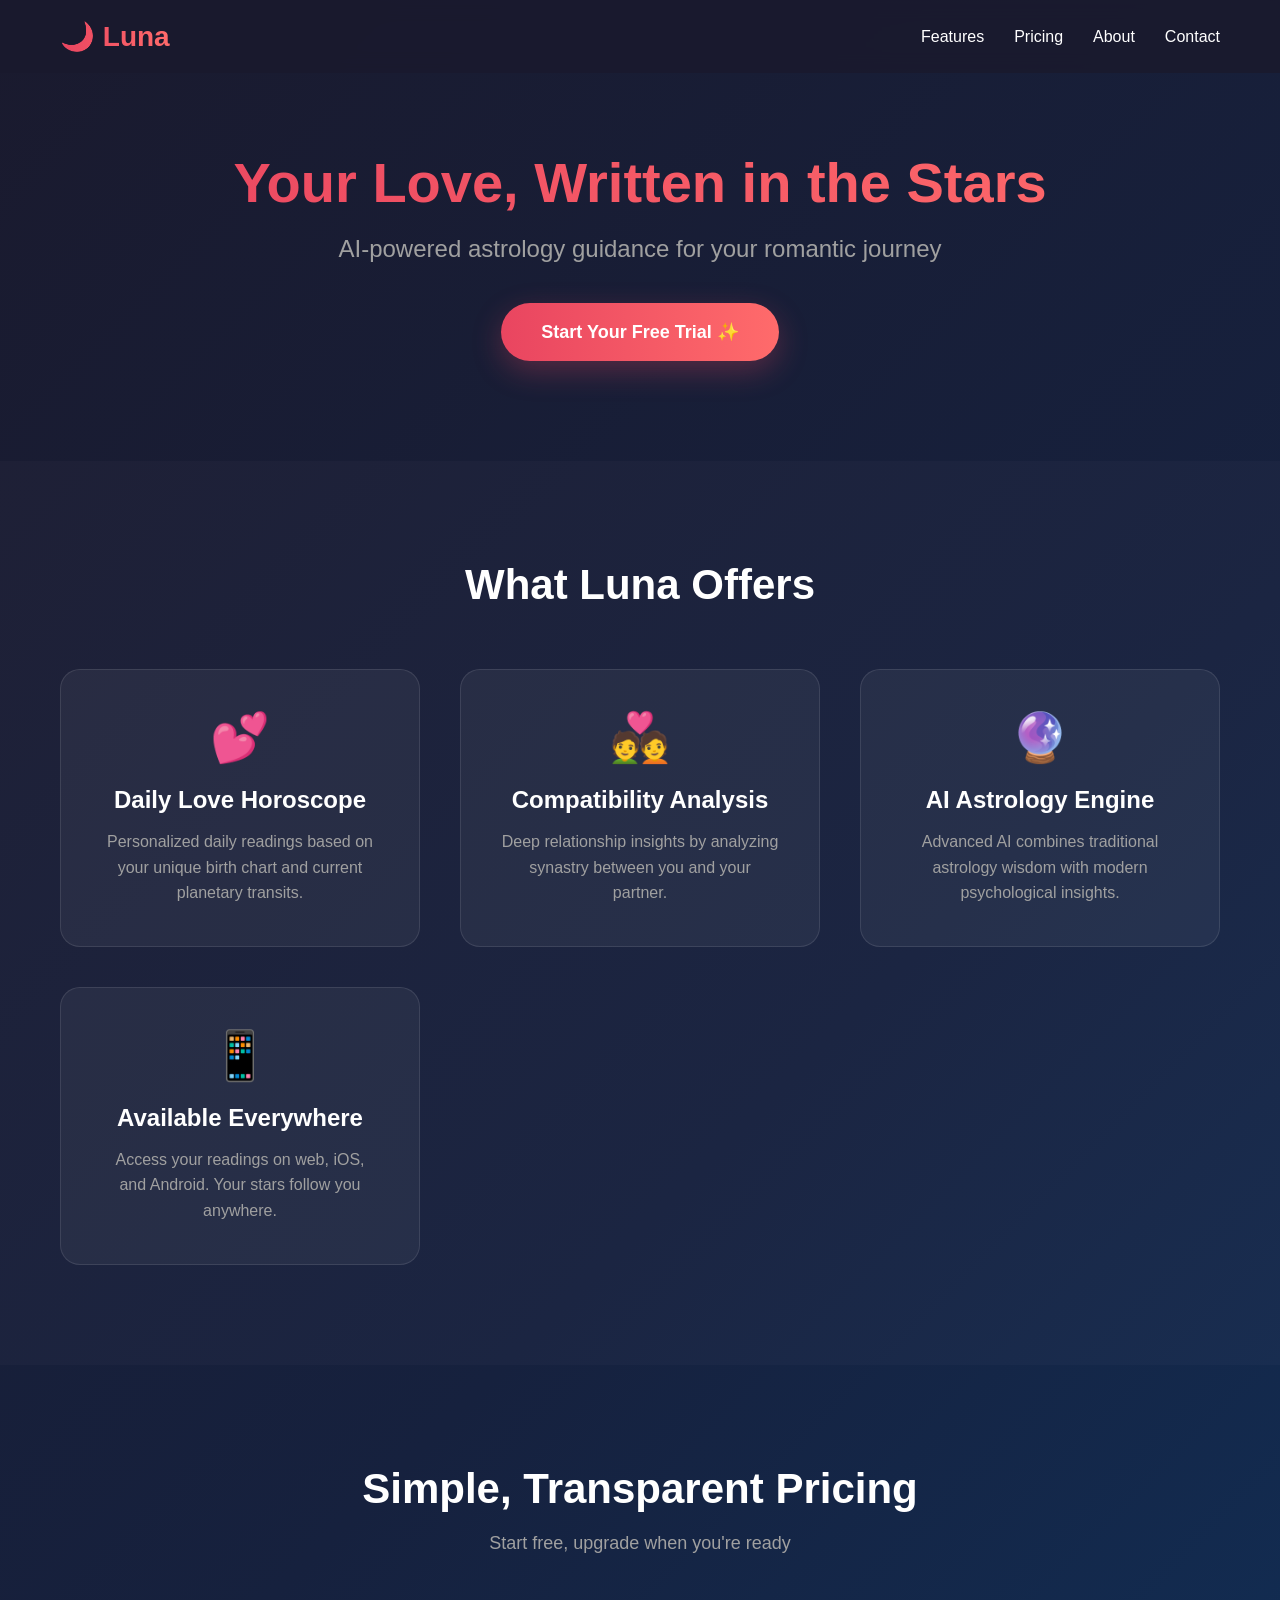
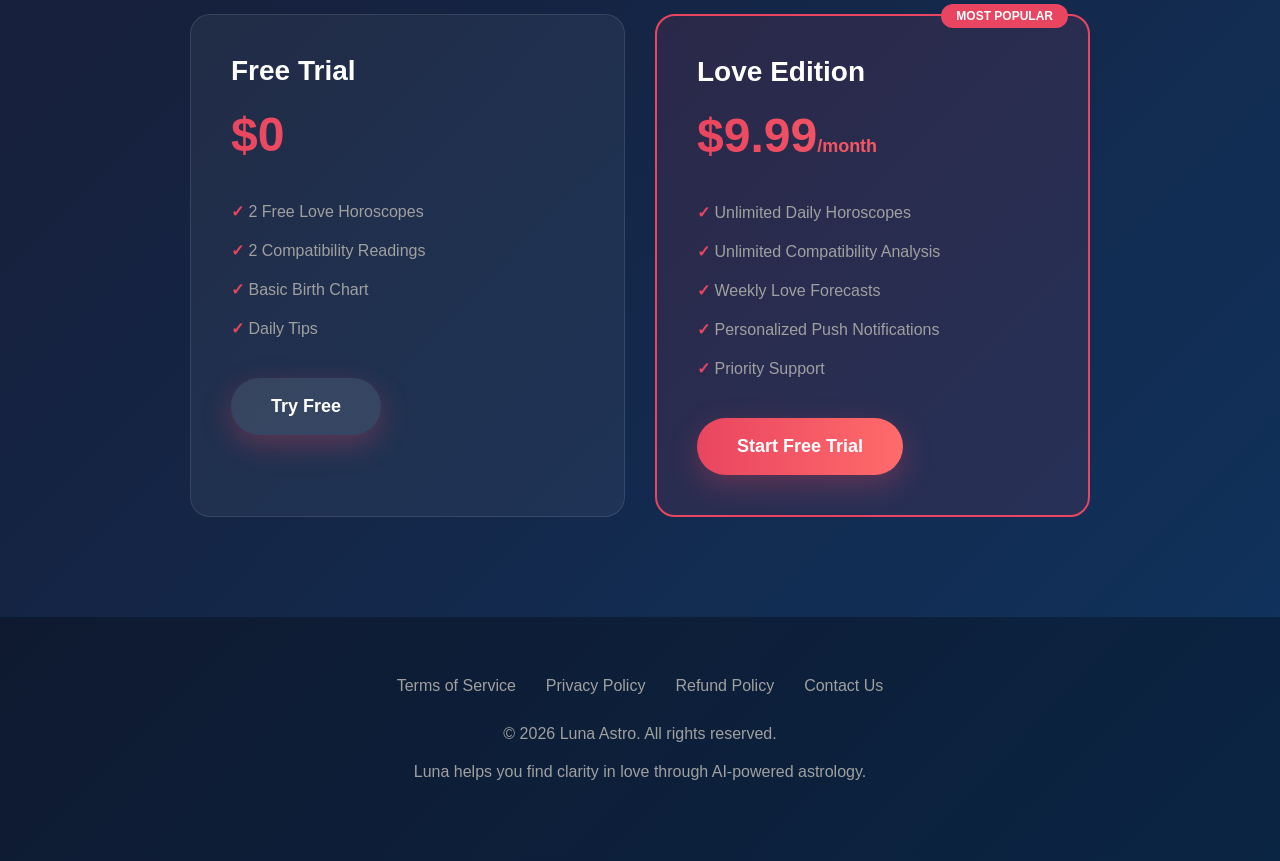
==== index.html @ 0b9a4ac8 "Complete website with app MVP" ====
<!DOCTYPE html>
<html lang="en">
<head>
    <meta charset="UTF-8">
    <meta name="viewport" content="width=device-width, initial-scale=1.0">
    <title>Luna - Your Love, Written in the Stars</title>
    <style>
        * {
            margin: 0;
            padding: 0;
            box-sizing: border-box;
        }
        
        body {
            font-family: -apple-system, BlinkMacSystemFont, 'Segoe UI', Roboto, Oxygen, Ubuntu, sans-serif;
            background: linear-gradient(135deg, #1a1a2e 0%, #16213e 50%, #0f3460 100%);
            color: #ffffff;
            min-height: 100vh;
        }
        
        .container {
            max-width: 1200px;
            margin: 0 auto;
            padding: 0 20px;
        }
        
        /* Header */
        header {
            padding: 20px 0;
            position: fixed;
            width: 100%;
            top: 0;
            background: rgba(26, 26, 46, 0.9);
            backdrop-filter: blur(10px);
            z-index: 1000;
        }
        
        nav {
            display: flex;
            justify-content: space-between;
            align-items: center;
        }
        
        .logo {
            font-size: 28px;
            font-weight: bold;
            background: linear-gradient(90deg, #e94560, #ff6b6b);
            -webkit-background-clip: text;
            -webkit-text-fill-color: transparent;
        }
        
        .nav-links {
            display: flex;
            gap: 30px;
            list-style: none;
        }
        
        .nav-links a {
            color: #ffffff;
            text-decoration: none;
            transition: color 0.3s;
        }
        
        .nav-links a:hover {
            color: #e94560;
        }
        
        /* Hero Section */
        .hero {
            padding: 150px 0 100px;
            text-align: center;
        }
        
        .hero h1 {
            font-size: 56px;
            margin-bottom: 20px;
            background: linear-gradient(90deg, #e94560, #ff6b6b, #e94560);
            background-size: 200% auto;
            -webkit-background-clip: text;
            -webkit-text-fill-color: transparent;
            animation: gradient 3s ease infinite;
        }
        
        @keyframes gradient {
            0%, 100% { background-position: 0% center; }
            50% { background-position: 100% center; }
        }
        
        .hero .tagline {
            font-size: 24px;
            color: #a0a0a0;
            margin-bottom: 40px;
        }
        
        .cta-button {
            display: inline-block;
            padding: 18px 40px;
            background: linear-gradient(90deg, #e94560, #ff6b6b);
            color: white;
            text-decoration: none;
            border-radius: 50px;
            font-size: 18px;
            font-weight: bold;
            transition: transform 0.3s, box-shadow 0.3s;
            box-shadow: 0 10px 30px rgba(233, 69, 96, 0.3);
        }
        
        .cta-button:hover {
            transform: translateY(-3px);
            box-shadow: 0 15px 40px rgba(233, 69, 96, 0.4);
        }
        
        /* Features */
        .features {
            padding: 100px 0;
            background: rgba(255, 255, 255, 0.02);
        }
        
        .features h2 {
            text-align: center;
            font-size: 42px;
            margin-bottom: 60px;
        }
        
        .features-grid {
            display: grid;
            grid-template-columns: repeat(auto-fit, minmax(300px, 1fr));
            gap: 40px;
        }
        
        .feature-card {
            background: rgba(255, 255, 255, 0.05);
            padding: 40px;
            border-radius: 20px;
            text-align: center;
            border: 1px solid rgba(255, 255, 255, 0.1);
        }
        
        .feature-icon {
            font-size: 48px;
            margin-bottom: 20px;
        }
        
        .feature-card h3 {
            font-size: 24px;
            margin-bottom: 15px;
        }
        
        .feature-card p {
            color: #a0a0a0;
            line-height: 1.6;
        }
        
        /* Pricing */
        .pricing {
            padding: 100px 0;
        }
        
        .pricing h2 {
            text-align: center;
            font-size: 42px;
            margin-bottom: 20px;
        }
        
        .pricing .subtitle {
            text-align: center;
            color: #a0a0a0;
            margin-bottom: 60px;
            font-size: 18px;
        }
        
        .pricing-grid {
            display: grid;
            grid-template-columns: repeat(auto-fit, minmax(300px, 1fr));
            gap: 30px;
            max-width: 900px;
            margin: 0 auto;
        }
        
        .pricing-card {
            background: rgba(255, 255, 255, 0.05);
            padding: 40px;
            border-radius: 20px;
            border: 1px solid rgba(255, 255, 255, 0.1);
            position: relative;
        }
        
        .pricing-card.featured {
            border: 2px solid #e94560;
            background: rgba(233, 69, 96, 0.1);
        }
        
        .pricing-card .badge {
            position: absolute;
            top: -12px;
            right: 20px;
            background: #e94560;
            padding: 5px 15px;
            border-radius: 20px;
            font-size: 12px;
            font-weight: bold;
        }
        
        .pricing-card h3 {
            font-size: 28px;
            margin-bottom: 10px;
        }
        
        .pricing-card .price {
            font-size: 48px;
            font-weight: bold;
            margin: 20px 0;
            background: linear-gradient(90deg, #e94560, #ff6b6b);
            -webkit-background-clip: text;
            -webkit-text-fill-color: transparent;
        }
        
        .pricing-card .price span {
            font-size: 18px;
            color: #a0a0a0;
        }
        
        .pricing-card ul {
            list-style: none;
            margin: 30px 0;
        }
        
        .pricing-card li {
            padding: 10px 0;
            color: #a0a0a0;
        }
        
        .pricing-card li::before {
            content: "✓ ";
            color: #e94560;
            font-weight: bold;
        }
        
        /* Footer */
        footer {
            padding: 60px 0;
            background: rgba(0, 0, 0, 0.3);
            text-align: center;
        }
        
        footer p {
            color: #a0a0a0;
            margin-bottom: 20px;
        }
        
        .footer-links {
            display: flex;
            justify-content: center;
            gap: 30px;
            margin-bottom: 30px;
        }
        
        .footer-links a {
            color: #a0a0a0;
            text-decoration: none;
        }
        
        .footer-links a:hover {
            color: #e94560;
        }
        
        /* Mobile */
        @media (max-width: 768px) {
            .hero h1 {
                font-size: 36px;
            }
            
            .hero .tagline {
                font-size: 18px;
            }
            
            .nav-links {
                display: none;
            }
        }
    </style>
</head>
<body>
    <!-- Header -->
    <header>
        <div class="container">
            <nav>
                <div class="logo">🌙 Luna</div>
                <ul class="nav-links">
                    <li><a href="#features">Features</a></li>
                    <li><a href="#pricing">Pricing</a></li>
                    <li><a href="#about">About</a></li>
                    <li><a href="#contact">Contact</a></li>
                </ul>
            </nav>
        </div>
    </header>

    <!-- Hero Section -->
    <section class="hero">
        <div class="container">
            <h1>Your Love, Written in the Stars</h1>
            <p class="tagline">AI-powered astrology guidance for your romantic journey</p>
            <a href="#pricing" class="cta-button">Start Your Free Trial ✨</a>
        </div>
    </section>

    <!-- Features Section -->
    <section class="features" id="features">
        <div class="container">
            <h2>What Luna Offers</h2>
            <div class="features-grid">
                <div class="feature-card">
                    <div class="feature-icon">💕</div>
                    <h3>Daily Love Horoscope</h3>
                    <p>Personalized daily readings based on your unique birth chart and current planetary transits.</p>
                </div>
                <div class="feature-card">
                    <div class="feature-icon">💑</div>
                    <h3>Compatibility Analysis</h3>
                    <p>Deep relationship insights by analyzing synastry between you and your partner.</p>
                </div>
                <div class="feature-card">
                    <div class="feature-icon">🔮</div>
                    <h3>AI Astrology Engine</h3>
                    <p>Advanced AI combines traditional astrology wisdom with modern psychological insights.</p>
                </div>
                <div class="feature-card">
                    <div class="feature-icon">📱</div>
                    <h3>Available Everywhere</h3>
                    <p>Access your readings on web, iOS, and Android. Your stars follow you anywhere.</p>
                </div>
            </div>
        </div>
    </section>

    <!-- Pricing Section -->
    <section class="pricing" id="pricing">
        <div class="container">
            <h2>Simple, Transparent Pricing</h2>
            <p class="subtitle">Start free, upgrade when you're ready</p>
            <div class="pricing-grid">
                <div class="pricing-card">
                    <h3>Free Trial</h3>
                    <div class="price">$0</div>
                    <ul>
                        <li>2 Free Love Horoscopes</li>
                        <li>2 Compatibility Readings</li>
                        <li>Basic Birth Chart</li>
                        <li>Daily Tips</li>
                    </ul>
                    <a href="#" class="cta-button" style="background: rgba(255,255,255,0.1);">Try Free</a>
                </div>
                <div class="pricing-card featured">
                    <div class="badge">MOST POPULAR</div>
                    <h3>Love Edition</h3>
                    <div class="price">$9.99<span>/month</span></div>
                    <ul>
                        <li>Unlimited Daily Horoscopes</li>
                        <li>Unlimited Compatibility Analysis</li>
                        <li>Weekly Love Forecasts</li>
                        <li>Personalized Push Notifications</li>
                        <li>Priority Support</li>
                    </ul>
                    <a href="app/reading.html" class="cta-button">Start Free Trial</a>
                </div>
            </div>
        </div>
    </section>

    <!-- Footer -->
    <footer id="contact">
        <div class="container">
            <div class="footer-links">
                <a href="#">Terms of Service</a>
                <a href="#">Privacy Policy</a>
                <a href="#">Refund Policy</a>
                <a href="mailto:hello@lunaastro.cn">Contact Us</a>
            </div>
            <p>© 2026 Luna Astro. All rights reserved.</p>
            <p>Luna helps you find clarity in love through AI-powered astrology.</p>
        </div>
    </footer>
</body>
</html>
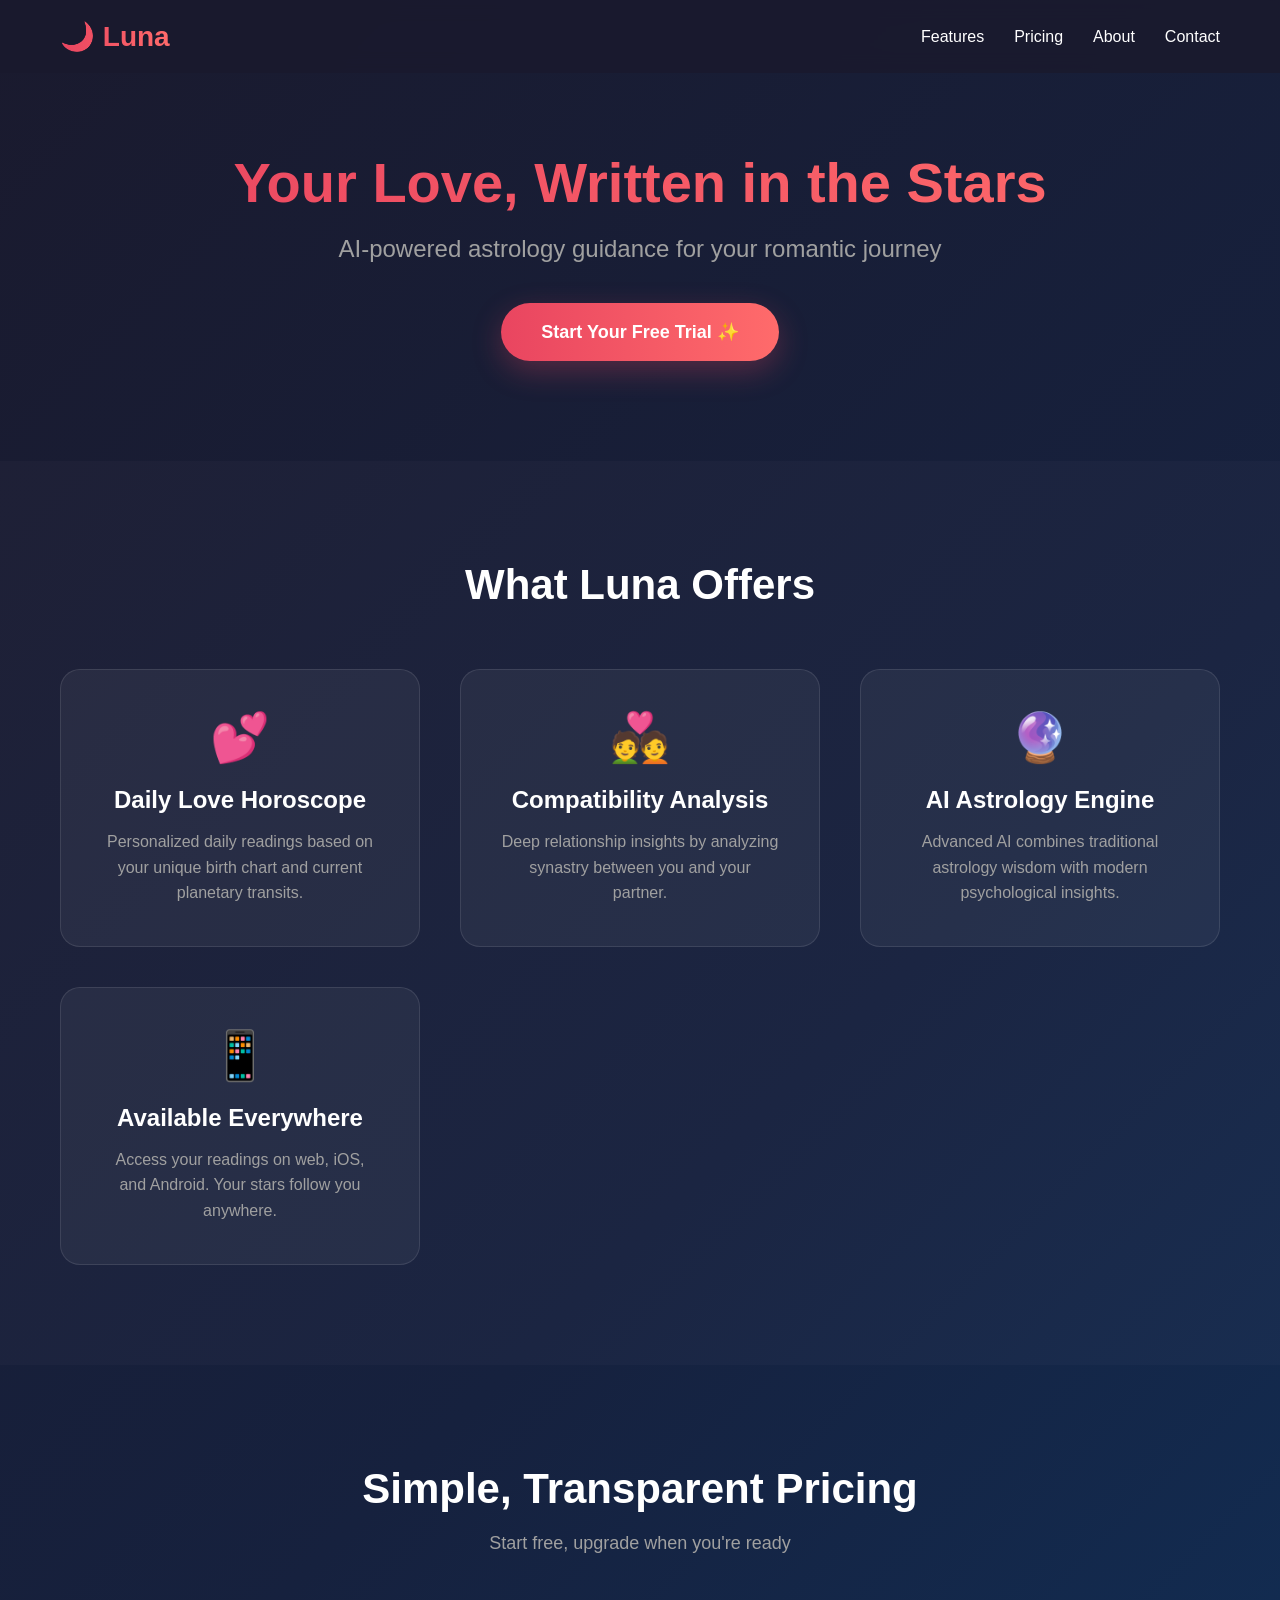
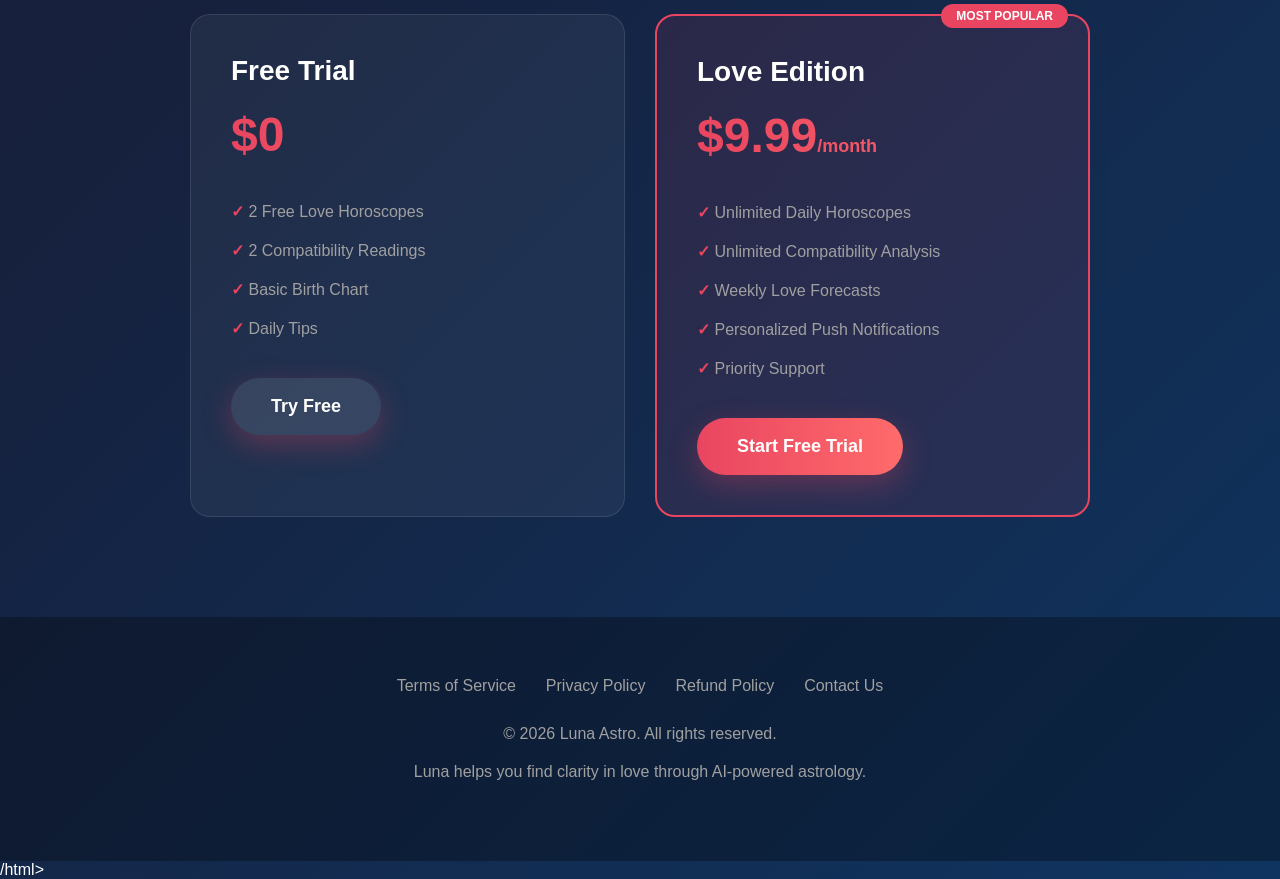
==== commit 1facffa7: "Fix CTA button links to reading page" ====
--- a/index.html
+++ b/index.html
@@ -301,7 +301,7 @@
         <div class="container">
             <h1>Your Love, Written in the Stars</h1>
             <p class="tagline">AI-powered astrology guidance for your romantic journey</p>
-            <a href="#pricing" class="cta-button">Start Your Free Trial ✨</a>
+            <a href="/app/reading.html" class="cta-button">Start Your Free Trial ✨</a>
         </div>
     </section>
 
@@ -362,7 +362,7 @@
                         <li>Personalized Push Notifications</li>
                         <li>Priority Support</li>
                     </ul>
-                    <a href="app/reading.html" class="cta-button">Start Free Trial</a>
+                    <a href="/app/reading.html" class="cta-button">Start Free Trial</a>
                 </div>
             </div>
         </div>
@@ -383,3 +383,4 @@
     </footer>
 </body>
 </html>
+/html>
